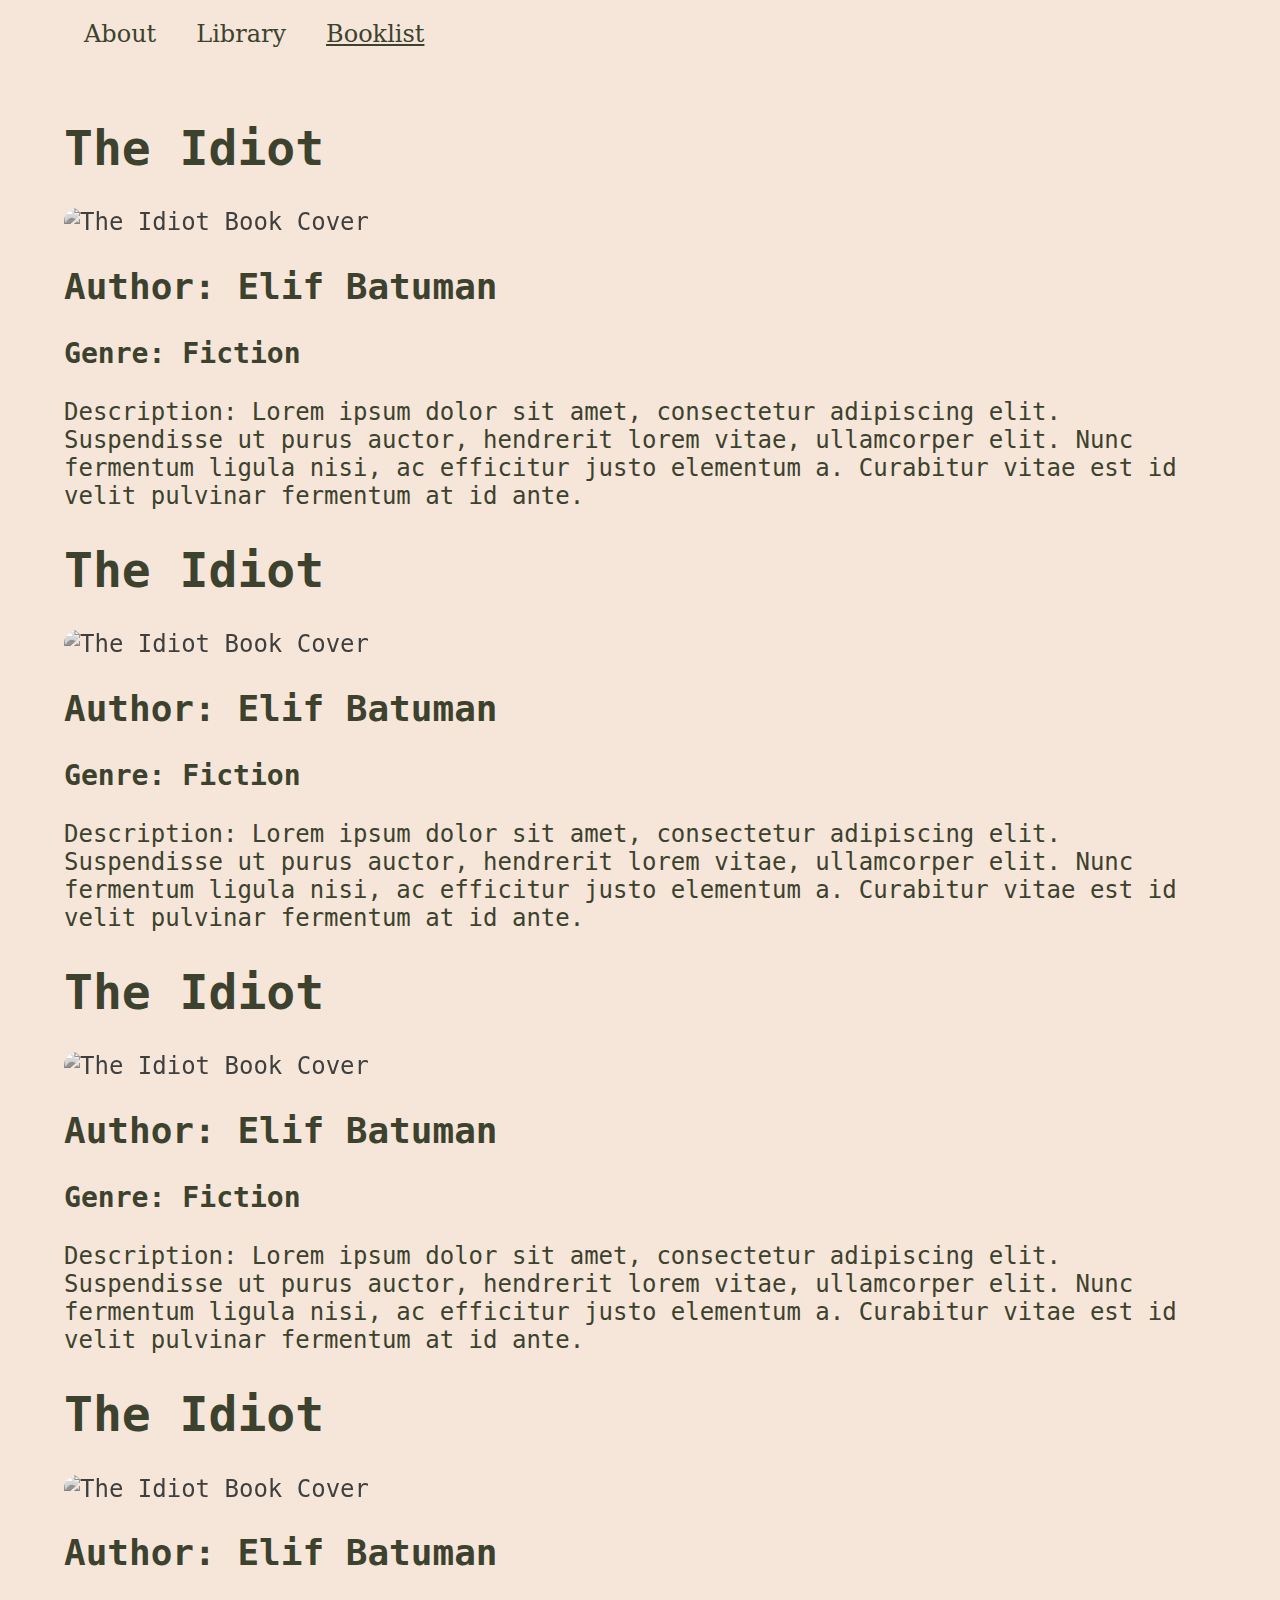
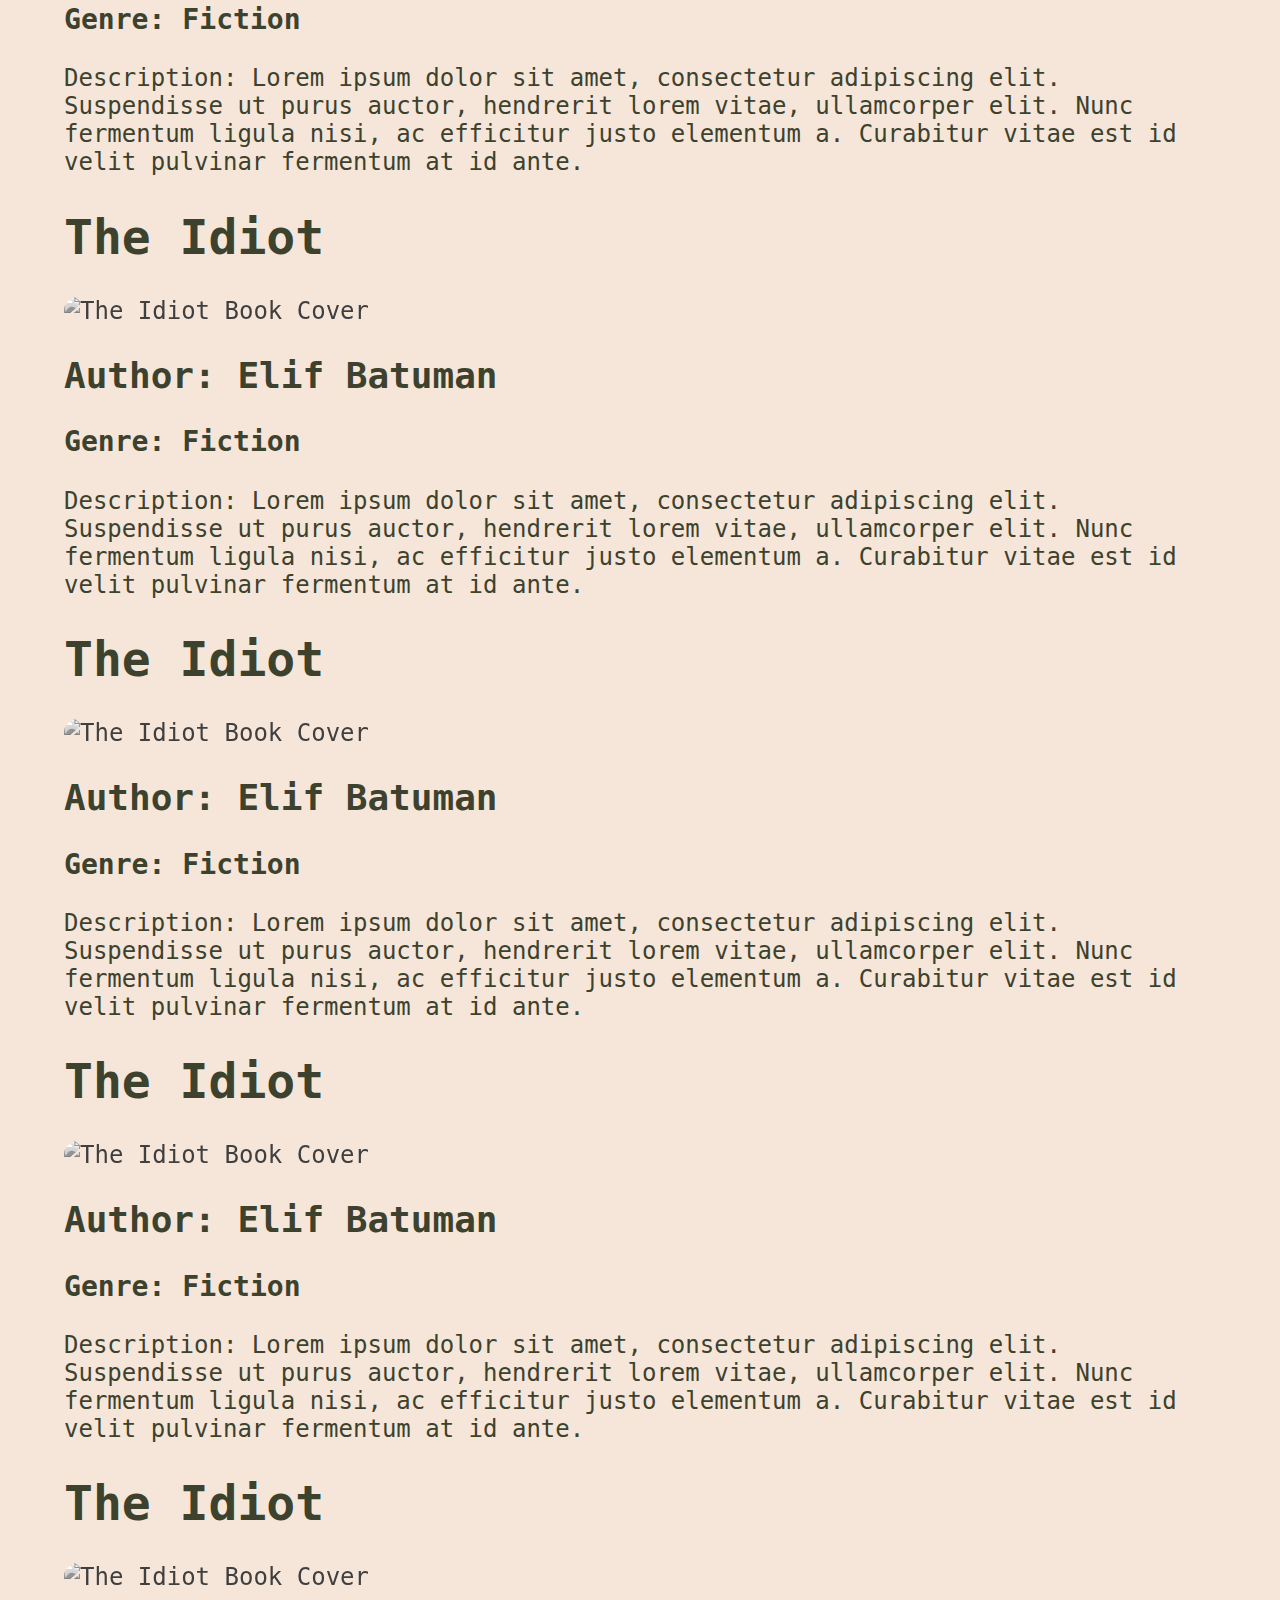
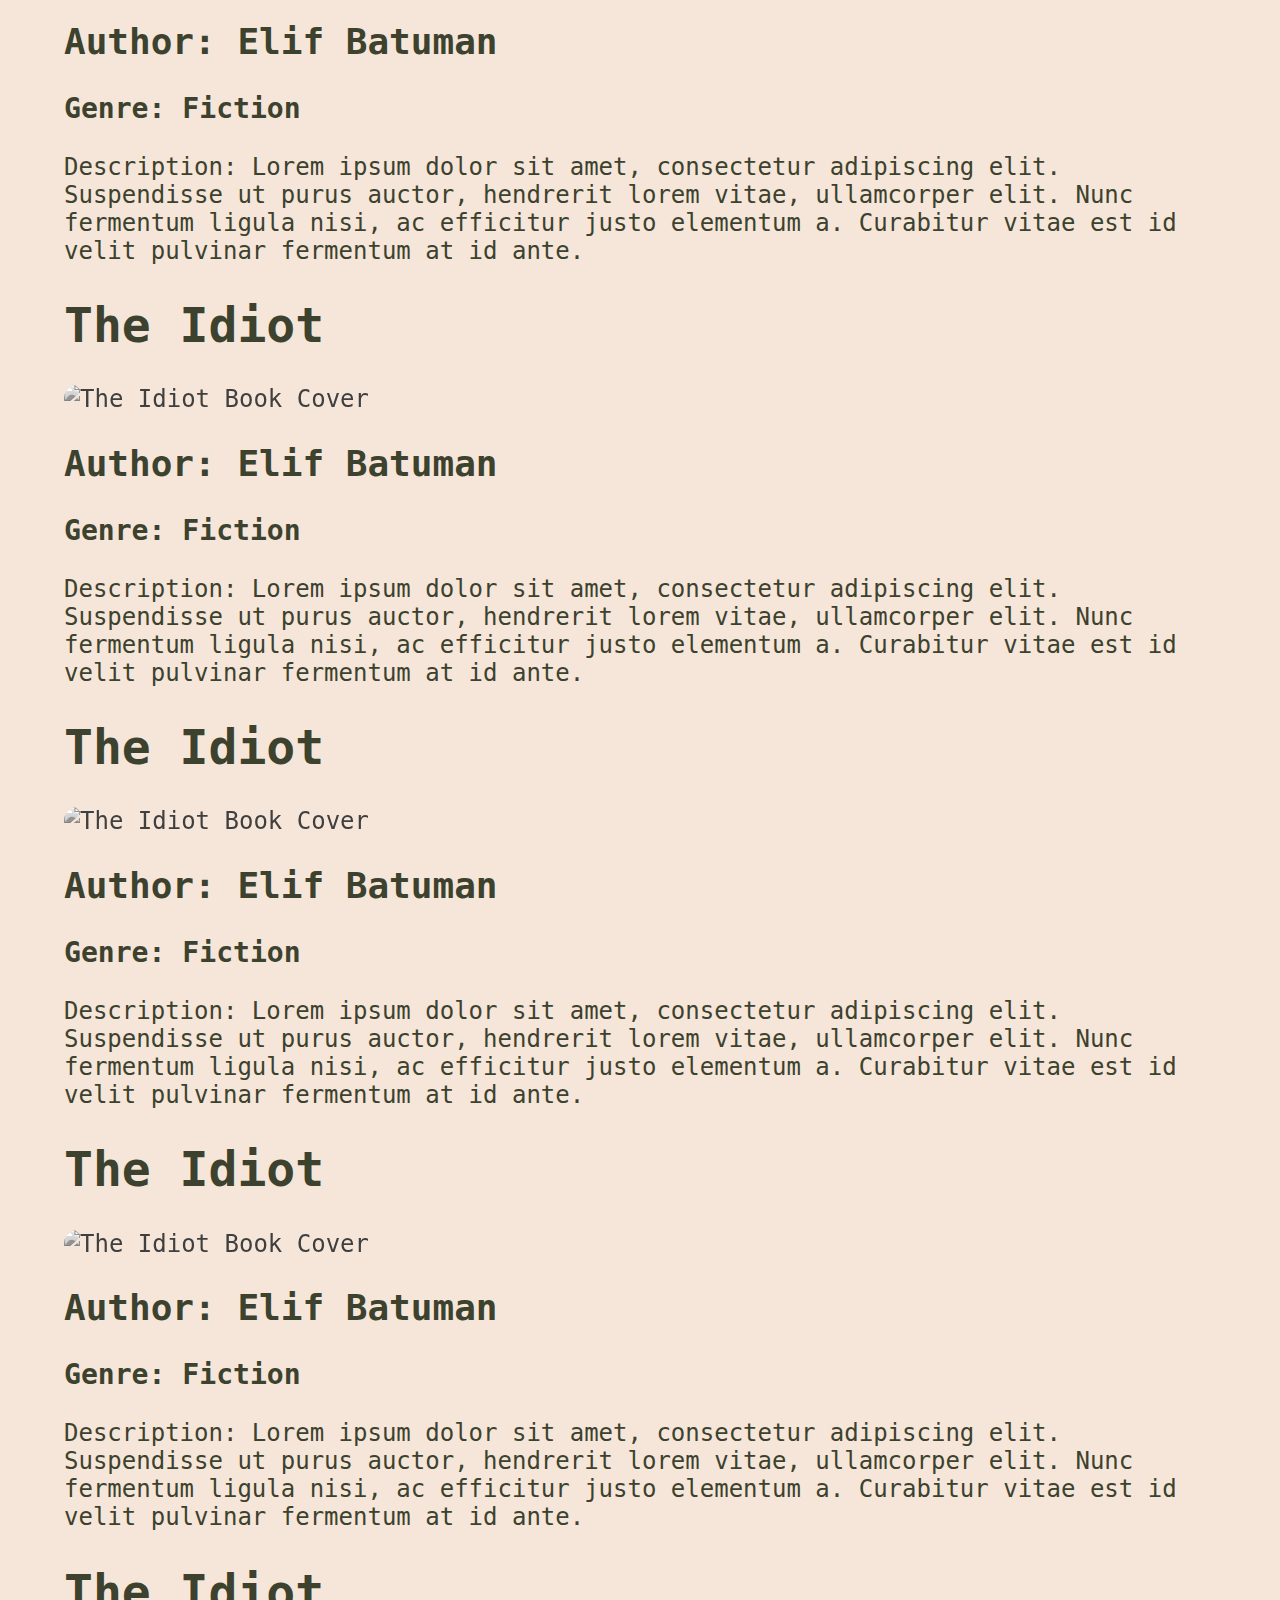
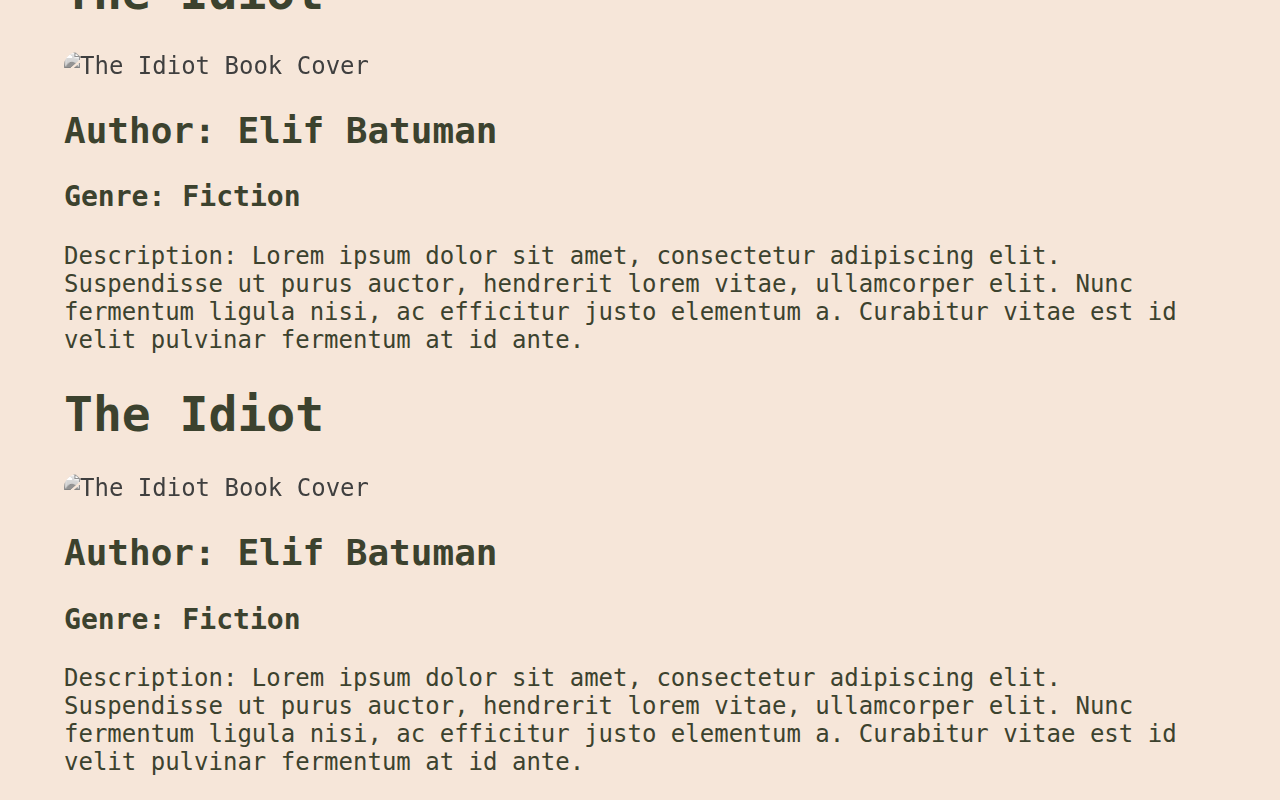
==== booklist.html @ 04d3cb83 "Add files via upload" ====
<!DOCTYPE html>
<html lang="en">
<head>
    <meta charset="UTF-8">
    <meta http-equiv="X-UA-Compatible" content="IE=edge">
    <meta name="viewport" content="width=device-width, initial-scale=1.0">
    <link rel="stylesheet" href="style.css">
    <link rel="icon" href="images/book-icon.webp">
    <title>Home</title>
</head>
<body>
    <header>
        <nav>
            <div class="skip"><a href="#main"> Skip to Main Content</a></div>
            <ul class="nav_menu">
                <li class="nav_page"><a href="index.html">About</a></li>
                <li class="nav_page"><a href="library.html">Library</a></li>
                <li class="nav_page"><a href="booklist.html" id="current">Booklist</a></li>
            </ul>
        </nav>
    </header>
    <main id="main">
        <div id="wish1">
            <h1>The Idiot</h1>
            <img src="path_to_image" alt="The Idiot Book Cover">
            <h2>Author: Elif Batuman</h2>
            <h3>Genre: Fiction</h3>
            <p>Description: Lorem ipsum dolor sit amet, consectetur adipiscing elit. Suspendisse ut purus auctor, hendrerit lorem vitae, ullamcorper elit. Nunc fermentum ligula nisi, ac efficitur justo elementum a. Curabitur vitae est id velit pulvinar fermentum at id ante.</p>
        </div>
        <div id="wish2">
            <h1>The Idiot</h1>
            <img src="path_to_image" alt="The Idiot Book Cover">
            <h2>Author: Elif Batuman</h2>
            <h3>Genre: Fiction</h3>
            <p>Description: Lorem ipsum dolor sit amet, consectetur adipiscing elit. Suspendisse ut purus auctor, hendrerit lorem vitae, ullamcorper elit. Nunc fermentum ligula nisi, ac efficitur justo elementum a. Curabitur vitae est id velit pulvinar fermentum at id ante.</p>
        </div>
        <div id="wish3">
            <h1>The Idiot</h1>
            <img src="path_to_image" alt="The Idiot Book Cover">
            <h2>Author: Elif Batuman</h2>
            <h3>Genre: Fiction</h3>
            <p>Description: Lorem ipsum dolor sit amet, consectetur adipiscing elit. Suspendisse ut purus auctor, hendrerit lorem vitae, ullamcorper elit. Nunc fermentum ligula nisi, ac efficitur justo elementum a. Curabitur vitae est id velit pulvinar fermentum at id ante.</p>
        </div>
        <div id="wish4">
            <h1>The Idiot</h1>
            <img src="path_to_image" alt="The Idiot Book Cover">
            <h2>Author: Elif Batuman</h2>
            <h3>Genre: Fiction</h3>
            <p>Description: Lorem ipsum dolor sit amet, consectetur adipiscing elit. Suspendisse ut purus auctor, hendrerit lorem vitae, ullamcorper elit. Nunc fermentum ligula nisi, ac efficitur justo elementum a. Curabitur vitae est id velit pulvinar fermentum at id ante.</p>
        </div>
        <div id="wish5">
            <h1>The Idiot</h1>
            <img src="path_to_image" alt="The Idiot Book Cover">
            <h2>Author: Elif Batuman</h2>
            <h3>Genre: Fiction</h3>
            <p>Description: Lorem ipsum dolor sit amet, consectetur adipiscing elit. Suspendisse ut purus auctor, hendrerit lorem vitae, ullamcorper elit. Nunc fermentum ligula nisi, ac efficitur justo elementum a. Curabitur vitae est id velit pulvinar fermentum at id ante.</p>
        </div>
        <div id="wish6">
            <h1>The Idiot</h1>
            <img src="path_to_image" alt="The Idiot Book Cover">
            <h2>Author: Elif Batuman</h2>
            <h3>Genre: Fiction</h3>
            <p>Description: Lorem ipsum dolor sit amet, consectetur adipiscing elit. Suspendisse ut purus auctor, hendrerit lorem vitae, ullamcorper elit. Nunc fermentum ligula nisi, ac efficitur justo elementum a. Curabitur vitae est id velit pulvinar fermentum at id ante.</p>
        </div>
        <div id="wish7">
            <h1>The Idiot</h1>
            <img src="path_to_image" alt="The Idiot Book Cover">
            <h2>Author: Elif Batuman</h2>
            <h3>Genre: Fiction</h3>
            <p>Description: Lorem ipsum dolor sit amet, consectetur adipiscing elit. Suspendisse ut purus auctor, hendrerit lorem vitae, ullamcorper elit. Nunc fermentum ligula nisi, ac efficitur justo elementum a. Curabitur vitae est id velit pulvinar fermentum at id ante.</p>
        </div>
        <div id="wish8">
            <h1>The Idiot</h1>
            <img src="path_to_image" alt="The Idiot Book Cover">
            <h2>Author: Elif Batuman</h2>
            <h3>Genre: Fiction</h3>
            <p>Description: Lorem ipsum dolor sit amet, consectetur adipiscing elit. Suspendisse ut purus auctor, hendrerit lorem vitae, ullamcorper elit. Nunc fermentum ligula nisi, ac efficitur justo elementum a. Curabitur vitae est id velit pulvinar fermentum at id ante.</p>
        </div>
        <div id="wish9">
            <h1>The Idiot</h1>
            <img src="path_to_image" alt="The Idiot Book Cover">
            <h2>Author: Elif Batuman</h2>
            <h3>Genre: Fiction</h3>
            <p>Description: Lorem ipsum dolor sit amet, consectetur adipiscing elit. Suspendisse ut purus auctor, hendrerit lorem vitae, ullamcorper elit. Nunc fermentum ligula nisi, ac efficitur justo elementum a. Curabitur vitae est id velit pulvinar fermentum at id ante.</p>
        </div>
        <div id="wish10">
            <h1>The Idiot</h1>
            <img src="path_to_image" alt="The Idiot Book Cover">
            <h2>Author: Elif Batuman</h2>
            <h3>Genre: Fiction</h3>
            <p>Description: Lorem ipsum dolor sit amet, consectetur adipiscing elit. Suspendisse ut purus auctor, hendrerit lorem vitae, ullamcorper elit. Nunc fermentum ligula nisi, ac efficitur justo elementum a. Curabitur vitae est id velit pulvinar fermentum at id ante.</p>
        </div>
        <div id="wish11">
            <h1>The Idiot</h1>
            <img src="path_to_image" alt="The Idiot Book Cover">
            <h2>Author: Elif Batuman</h2>
            <h3>Genre: Fiction</h3>
            <p>Description: Lorem ipsum dolor sit amet, consectetur adipiscing elit. Suspendisse ut purus auctor, hendrerit lorem vitae, ullamcorper elit. Nunc fermentum ligula nisi, ac efficitur justo elementum a. Curabitur vitae est id velit pulvinar fermentum at id ante.</p>
        </div>
        <div id="wish12">
            <h1>The Idiot</h1>
            <img src="path_to_image" alt="The Idiot Book Cover">
            <h2>Author: Elif Batuman</h2>
            <h3>Genre: Fiction</h3>
            <p>Description: Lorem ipsum dolor sit amet, consectetur adipiscing elit. Suspendisse ut purus auctor, hendrerit lorem vitae, ullamcorper elit. Nunc fermentum ligula nisi, ac efficitur justo elementum a. Curabitur vitae est id velit pulvinar fermentum at id ante.</p>
        </div>
        <div id="wish13">
            <h1>The Idiot</h1>
            <img src="path_to_image" alt="The Idiot Book Cover">
            <h2>Author: Elif Batuman</h2>
            <h3>Genre: Fiction</h3>
            <p>Description: Lorem ipsum dolor sit amet, consectetur adipiscing elit. Suspendisse ut purus auctor, hendrerit lorem vitae, ullamcorper elit. Nunc fermentum ligula nisi, ac efficitur justo elementum a. Curabitur vitae est id velit pulvinar fermentum at id ante.</p>
        </div>
    </main>
</body>
</html>
---- style.css ----
body {
    text-align: left; 
    margin-left: 5%;
    margin-right: 5%;
    background-color: #F6E6D9;
    color: #3C422E;
    font-family:'GT Alpina Typewriter','monospace';
    font-size: 1.5em;
}
a, a:visited {
    text-decoration: none;
    color: #3C422E;
}
.nav_menu {
    background:#F6E6D9;
    position: fixed;
    top: 0;
    /* left: 0; */
    display: flex;
    flex-direction: row;
    text-align: left;
    list-style-type: none;
    padding: 20px;
    box-sizing: border-box;
    background-attachment: fixed;
    background-position: center;
    background-repeat: no-repeat;
    background-size: cover;
    width: 100%;
    z-index: 999;
    margin-top: 0;
}
.nav_menu li {
    font-family: 'ITC Garamond Condensed','serif';
    margin-right: 40px;
}
main {
    margin-top: 120px;
}
.skip a{
    background: #ffffff;
    left: 0;
    padding: 6px;
    position: absolute; 
    top: -50px;
    left: 10px;
}
.skip a:focus {
    top: 20px;
}
*:focus {
    border: solid 2px #ffffff;
}
#current {
    text-decoration: underline;
}
img {
    width: 25%;
    border-radius: 15px;
    filter: grayscale(100%);
    transition: transform 0.3s ease;
}
img:hover {
    filter: grayscale(0%);
}
.book-left {
    display: flex;
    align-items:flex-start;
}
.book-left .info {
    display: flex;
    flex-direction: column;
    justify-content: flex-start;
}
.book-left img {
    margin-right: 50px;
}
.book-right {
    display: flex;
    align-items: flex-start;
    flex-direction: row-reverse;
}
.book-right .info {
    display: flex;
    flex-direction: column;
    justify-content: flex-start;
}
.book-right img {
    margin-left: 50px;
}
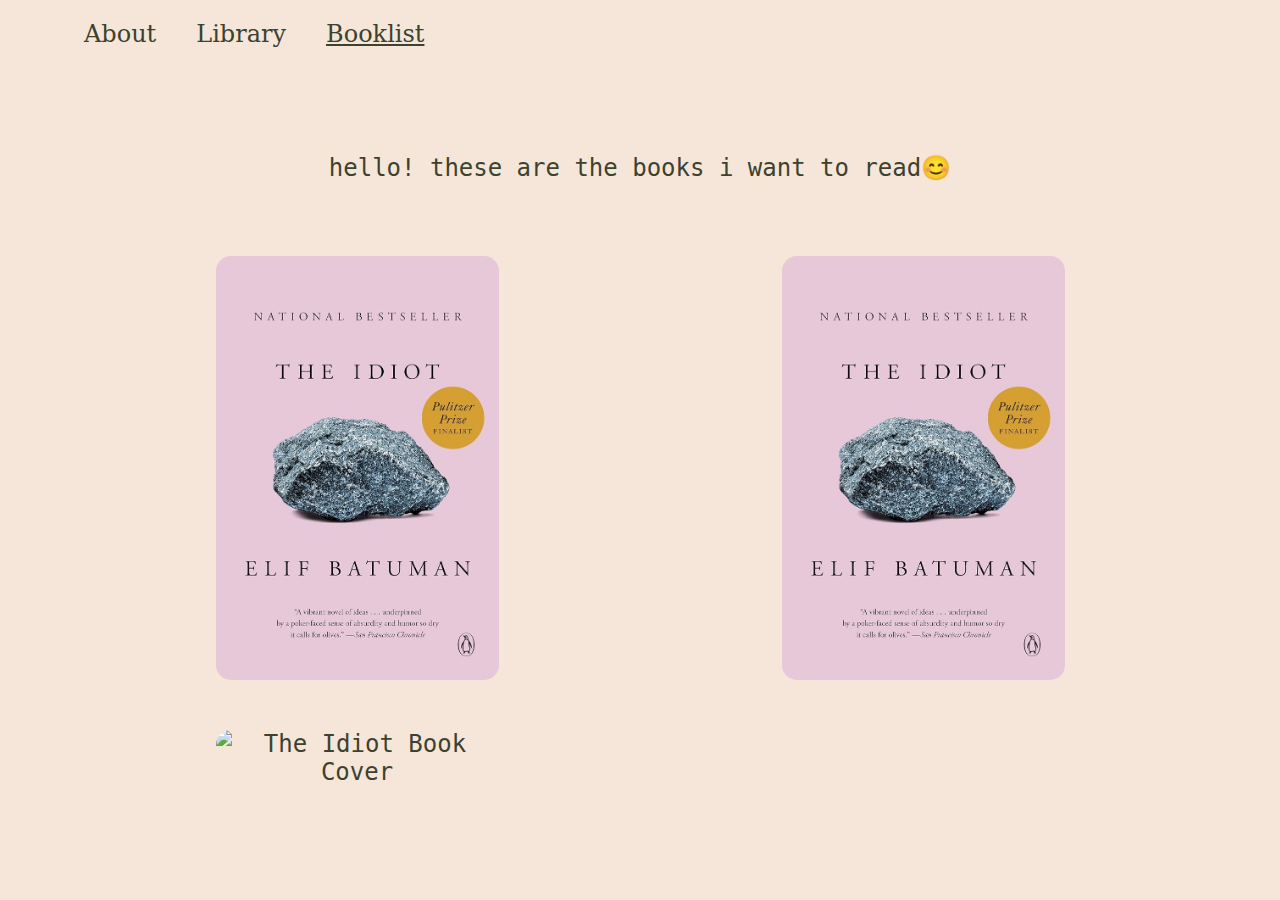
==== commit 35a7a849: "Add files via upload" ====
--- a/booklist.html
+++ b/booklist.html
@@ -6,7 +6,7 @@
     <meta name="viewport" content="width=device-width, initial-scale=1.0">
     <link rel="stylesheet" href="style.css">
     <link rel="icon" href="images/book-icon.webp">
-    <title>Home</title>
+    <title>Book Wishlist</title>
 </head>
 <body>
     <header>
@@ -19,98 +19,36 @@
             </ul>
         </nav>
     </header>
-    <main id="main">
-        <div id="wish1">
-            <h1>The Idiot</h1>
+    <main id="main" class="booklist">
+        <p id="booklist-intro">hello! these are the books i want to read😊</p>
+        <div id="wish1" class="book-wish">
+            <img src="images/book1.jpg" alt="The Idiot Book Cover">
+            <div class="description">
+                <h1>The Idiot</h1>
+                <h2>Author: Elif Batuman</h2>
+                <h3>Genre: Fiction</h3>
+                <p>Description: Lorem ipsum dolor sit amet, consectetur adipiscing elit. Suspendisse ut purus auctor, hendrerit lorem vitae, ullamcorper elit. Nunc fermentum ligula nisi, ac efficitur justo elementum a. Curabitur vitae est id velit pulvinar fermentum at id ante.</p>
+            </div>
+        </div>
+        <div id="wish2" class="book-wish">
+            <img src="images/book1.jpg" alt="The Idiot Book Cover">
+            <div class="description">
+                <h1>The Idiot</h1>
+                <h2>Author: Elif Batuman</h2>
+                <h3>Genre: Fiction</h3>
+                <p>Description: Lorem ipsum dolor sit amet, consectetur adipiscing elit. Suspendisse ut purus auctor, hendrerit lorem vitae, ullamcorper elit. Nunc fermentum ligula nisi, ac efficitur justo elementum a. Curabitur vitae est id velit pulvinar fermentum at id ante.</p>
+            </div>
+        </div>
+        <div id="wish3" class="book-wish">
             <img src="path_to_image" alt="The Idiot Book Cover">
-            <h2>Author: Elif Batuman</h2>
-            <h3>Genre: Fiction</h3>
-            <p>Description: Lorem ipsum dolor sit amet, consectetur adipiscing elit. Suspendisse ut purus auctor, hendrerit lorem vitae, ullamcorper elit. Nunc fermentum ligula nisi, ac efficitur justo elementum a. Curabitur vitae est id velit pulvinar fermentum at id ante.</p>
-        </div>
-        <div id="wish2">
-            <h1>The Idiot</h1>
-            <img src="path_to_image" alt="The Idiot Book Cover">
-            <h2>Author: Elif Batuman</h2>
-            <h3>Genre: Fiction</h3>
-            <p>Description: Lorem ipsum dolor sit amet, consectetur adipiscing elit. Suspendisse ut purus auctor, hendrerit lorem vitae, ullamcorper elit. Nunc fermentum ligula nisi, ac efficitur justo elementum a. Curabitur vitae est id velit pulvinar fermentum at id ante.</p>
-        </div>
-        <div id="wish3">
-            <h1>The Idiot</h1>
-            <img src="path_to_image" alt="The Idiot Book Cover">
-            <h2>Author: Elif Batuman</h2>
-            <h3>Genre: Fiction</h3>
-            <p>Description: Lorem ipsum dolor sit amet, consectetur adipiscing elit. Suspendisse ut purus auctor, hendrerit lorem vitae, ullamcorper elit. Nunc fermentum ligula nisi, ac efficitur justo elementum a. Curabitur vitae est id velit pulvinar fermentum at id ante.</p>
-        </div>
-        <div id="wish4">
-            <h1>The Idiot</h1>
-            <img src="path_to_image" alt="The Idiot Book Cover">
-            <h2>Author: Elif Batuman</h2>
-            <h3>Genre: Fiction</h3>
-            <p>Description: Lorem ipsum dolor sit amet, consectetur adipiscing elit. Suspendisse ut purus auctor, hendrerit lorem vitae, ullamcorper elit. Nunc fermentum ligula nisi, ac efficitur justo elementum a. Curabitur vitae est id velit pulvinar fermentum at id ante.</p>
-        </div>
-        <div id="wish5">
-            <h1>The Idiot</h1>
-            <img src="path_to_image" alt="The Idiot Book Cover">
-            <h2>Author: Elif Batuman</h2>
-            <h3>Genre: Fiction</h3>
-            <p>Description: Lorem ipsum dolor sit amet, consectetur adipiscing elit. Suspendisse ut purus auctor, hendrerit lorem vitae, ullamcorper elit. Nunc fermentum ligula nisi, ac efficitur justo elementum a. Curabitur vitae est id velit pulvinar fermentum at id ante.</p>
-        </div>
-        <div id="wish6">
-            <h1>The Idiot</h1>
-            <img src="path_to_image" alt="The Idiot Book Cover">
-            <h2>Author: Elif Batuman</h2>
-            <h3>Genre: Fiction</h3>
-            <p>Description: Lorem ipsum dolor sit amet, consectetur adipiscing elit. Suspendisse ut purus auctor, hendrerit lorem vitae, ullamcorper elit. Nunc fermentum ligula nisi, ac efficitur justo elementum a. Curabitur vitae est id velit pulvinar fermentum at id ante.</p>
-        </div>
-        <div id="wish7">
-            <h1>The Idiot</h1>
-            <img src="path_to_image" alt="The Idiot Book Cover">
-            <h2>Author: Elif Batuman</h2>
-            <h3>Genre: Fiction</h3>
-            <p>Description: Lorem ipsum dolor sit amet, consectetur adipiscing elit. Suspendisse ut purus auctor, hendrerit lorem vitae, ullamcorper elit. Nunc fermentum ligula nisi, ac efficitur justo elementum a. Curabitur vitae est id velit pulvinar fermentum at id ante.</p>
-        </div>
-        <div id="wish8">
-            <h1>The Idiot</h1>
-            <img src="path_to_image" alt="The Idiot Book Cover">
-            <h2>Author: Elif Batuman</h2>
-            <h3>Genre: Fiction</h3>
-            <p>Description: Lorem ipsum dolor sit amet, consectetur adipiscing elit. Suspendisse ut purus auctor, hendrerit lorem vitae, ullamcorper elit. Nunc fermentum ligula nisi, ac efficitur justo elementum a. Curabitur vitae est id velit pulvinar fermentum at id ante.</p>
-        </div>
-        <div id="wish9">
-            <h1>The Idiot</h1>
-            <img src="path_to_image" alt="The Idiot Book Cover">
-            <h2>Author: Elif Batuman</h2>
-            <h3>Genre: Fiction</h3>
-            <p>Description: Lorem ipsum dolor sit amet, consectetur adipiscing elit. Suspendisse ut purus auctor, hendrerit lorem vitae, ullamcorper elit. Nunc fermentum ligula nisi, ac efficitur justo elementum a. Curabitur vitae est id velit pulvinar fermentum at id ante.</p>
-        </div>
-        <div id="wish10">
-            <h1>The Idiot</h1>
-            <img src="path_to_image" alt="The Idiot Book Cover">
-            <h2>Author: Elif Batuman</h2>
-            <h3>Genre: Fiction</h3>
-            <p>Description: Lorem ipsum dolor sit amet, consectetur adipiscing elit. Suspendisse ut purus auctor, hendrerit lorem vitae, ullamcorper elit. Nunc fermentum ligula nisi, ac efficitur justo elementum a. Curabitur vitae est id velit pulvinar fermentum at id ante.</p>
-        </div>
-        <div id="wish11">
-            <h1>The Idiot</h1>
-            <img src="path_to_image" alt="The Idiot Book Cover">
-            <h2>Author: Elif Batuman</h2>
-            <h3>Genre: Fiction</h3>
-            <p>Description: Lorem ipsum dolor sit amet, consectetur adipiscing elit. Suspendisse ut purus auctor, hendrerit lorem vitae, ullamcorper elit. Nunc fermentum ligula nisi, ac efficitur justo elementum a. Curabitur vitae est id velit pulvinar fermentum at id ante.</p>
-        </div>
-        <div id="wish12">
-            <h1>The Idiot</h1>
-            <img src="path_to_image" alt="The Idiot Book Cover">
-            <h2>Author: Elif Batuman</h2>
-            <h3>Genre: Fiction</h3>
-            <p>Description: Lorem ipsum dolor sit amet, consectetur adipiscing elit. Suspendisse ut purus auctor, hendrerit lorem vitae, ullamcorper elit. Nunc fermentum ligula nisi, ac efficitur justo elementum a. Curabitur vitae est id velit pulvinar fermentum at id ante.</p>
-        </div>
-        <div id="wish13">
-            <h1>The Idiot</h1>
-            <img src="path_to_image" alt="The Idiot Book Cover">
-            <h2>Author: Elif Batuman</h2>
-            <h3>Genre: Fiction</h3>
-            <p>Description: Lorem ipsum dolor sit amet, consectetur adipiscing elit. Suspendisse ut purus auctor, hendrerit lorem vitae, ullamcorper elit. Nunc fermentum ligula nisi, ac efficitur justo elementum a. Curabitur vitae est id velit pulvinar fermentum at id ante.</p>
+            <div class="description">
+                <h1>The Idiot</h1>
+                <h2>Author: Elif Batuman</h2>
+                <h3>Genre: Fiction</h3>
+                <p>Description: Lorem ipsum dolor sit amet, consectetur adipiscing elit. Suspendisse ut purus auctor, hendrerit lorem vitae, ullamcorper elit. Nunc fermentum ligula nisi, ac efficitur justo elementum a. Curabitur vitae est id velit pulvinar fermentum at id ante.</p>
+            </div>
         </div>
     </main>
+    <script src="JS/listener.js"></script>
 </body>
 </html>--- a/style.css
+++ b/style.css
@@ -1,5 +1,5 @@
 body {
-    text-align: left; 
+    text-align: left;
     margin-left: 5%;
     margin-right: 5%;
     background-color: #F6E6D9;
@@ -46,7 +46,7 @@
     left: 10px;
 }
 .skip a:focus {
-    top: 20px;
+    top: 70px;
 }
 *:focus {
     border: solid 2px #ffffff;
@@ -54,14 +54,18 @@
 #current {
     text-decoration: underline;
 }
-img {
+/* styling the library page */
+.library img {
     width: 25%;
     border-radius: 15px;
     filter: grayscale(100%);
     transition: transform 0.3s ease;
+    margin-top: 15px;
 }
-img:hover {
+.library img:hover {
     filter: grayscale(0%);
+    transform: scale(1.1);
+    transition: transform 0.3s ease-in-out;
 }
 .book-left {
     display: flex;
@@ -88,3 +92,64 @@
 .book-right img {
     margin-left: 50px;
 }
+/* styling the booklist page */
+#booklist-intro {
+    grid-column: 1 / -1;
+    width: 100%;
+    text-align: center;
+}
+.booklist {
+    display:grid;
+    grid-template-columns: 50% 50%;
+    padding: 10px;
+    text-align: center;
+}
+
+.description {
+    display: none;
+    margin-top: 10px;
+    text-align: center;
+}
+.book-wish {
+    display: flex;
+    flex-direction: column;
+    align-items: center;
+    justify-content: center;
+}
+
+.book-wish img {
+    width: 50%;
+    border-radius: 15px;
+    align-self: center;
+    margin-top: 50px;
+}
+.book-wish img:hover {
+    box-shadow: 0 0 10px rgba(0, 0, 0, 0.3), 0 0 20px rgba(0, 0, 0, 0.2), 0 0 30px rgba(0, 0, 0, 0.1);
+  }
+
+.show {
+    display: block;
+}
+/* styling the about page */
+.about img{
+    border-radius: 200%;
+    width:30%
+}
+.about {
+    display: flex;
+    flex-direction: row;
+    align-items: center;
+}
+.about div:nth-child(2) {
+    padding-left: 30px;
+  }
+
+/* footer */
+.footer {
+    position: fixed;
+    left: 50%;
+    transform: translateX(-50%);
+    bottom: 0;
+  }
+  
+
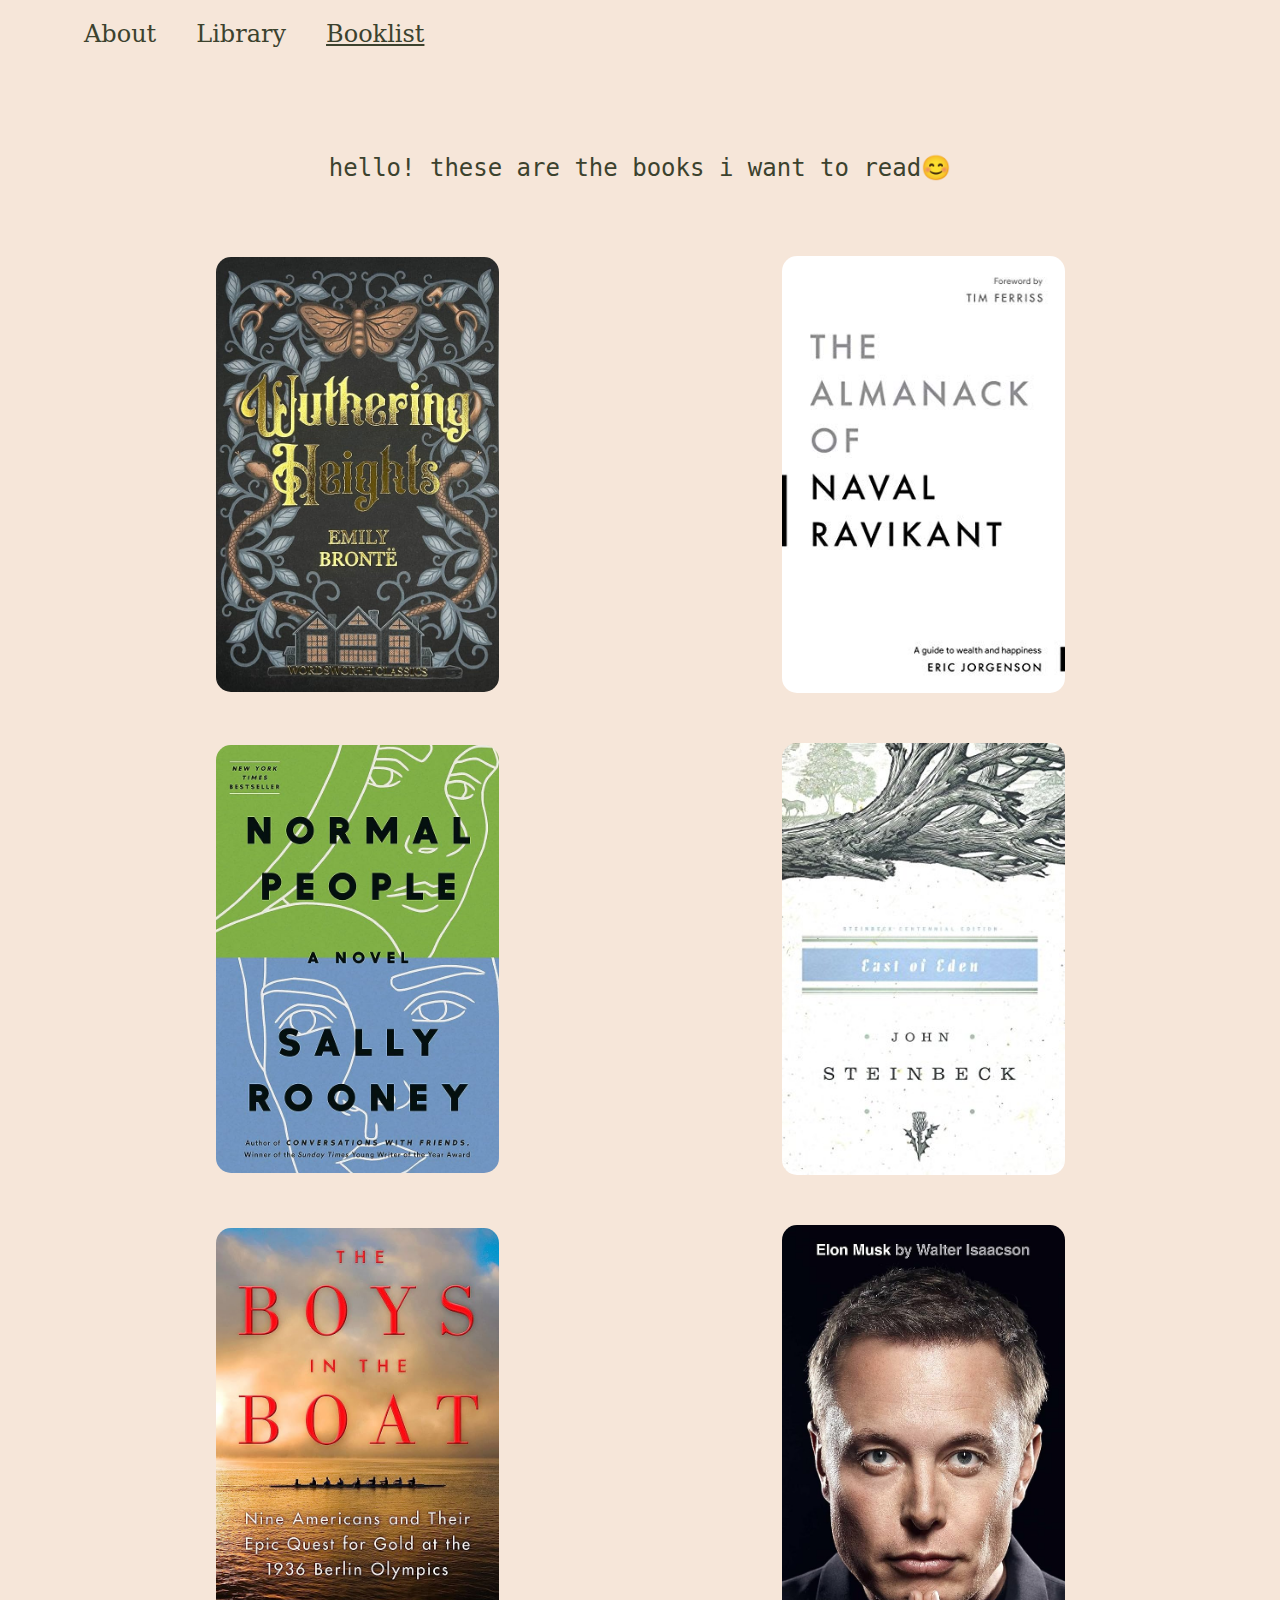
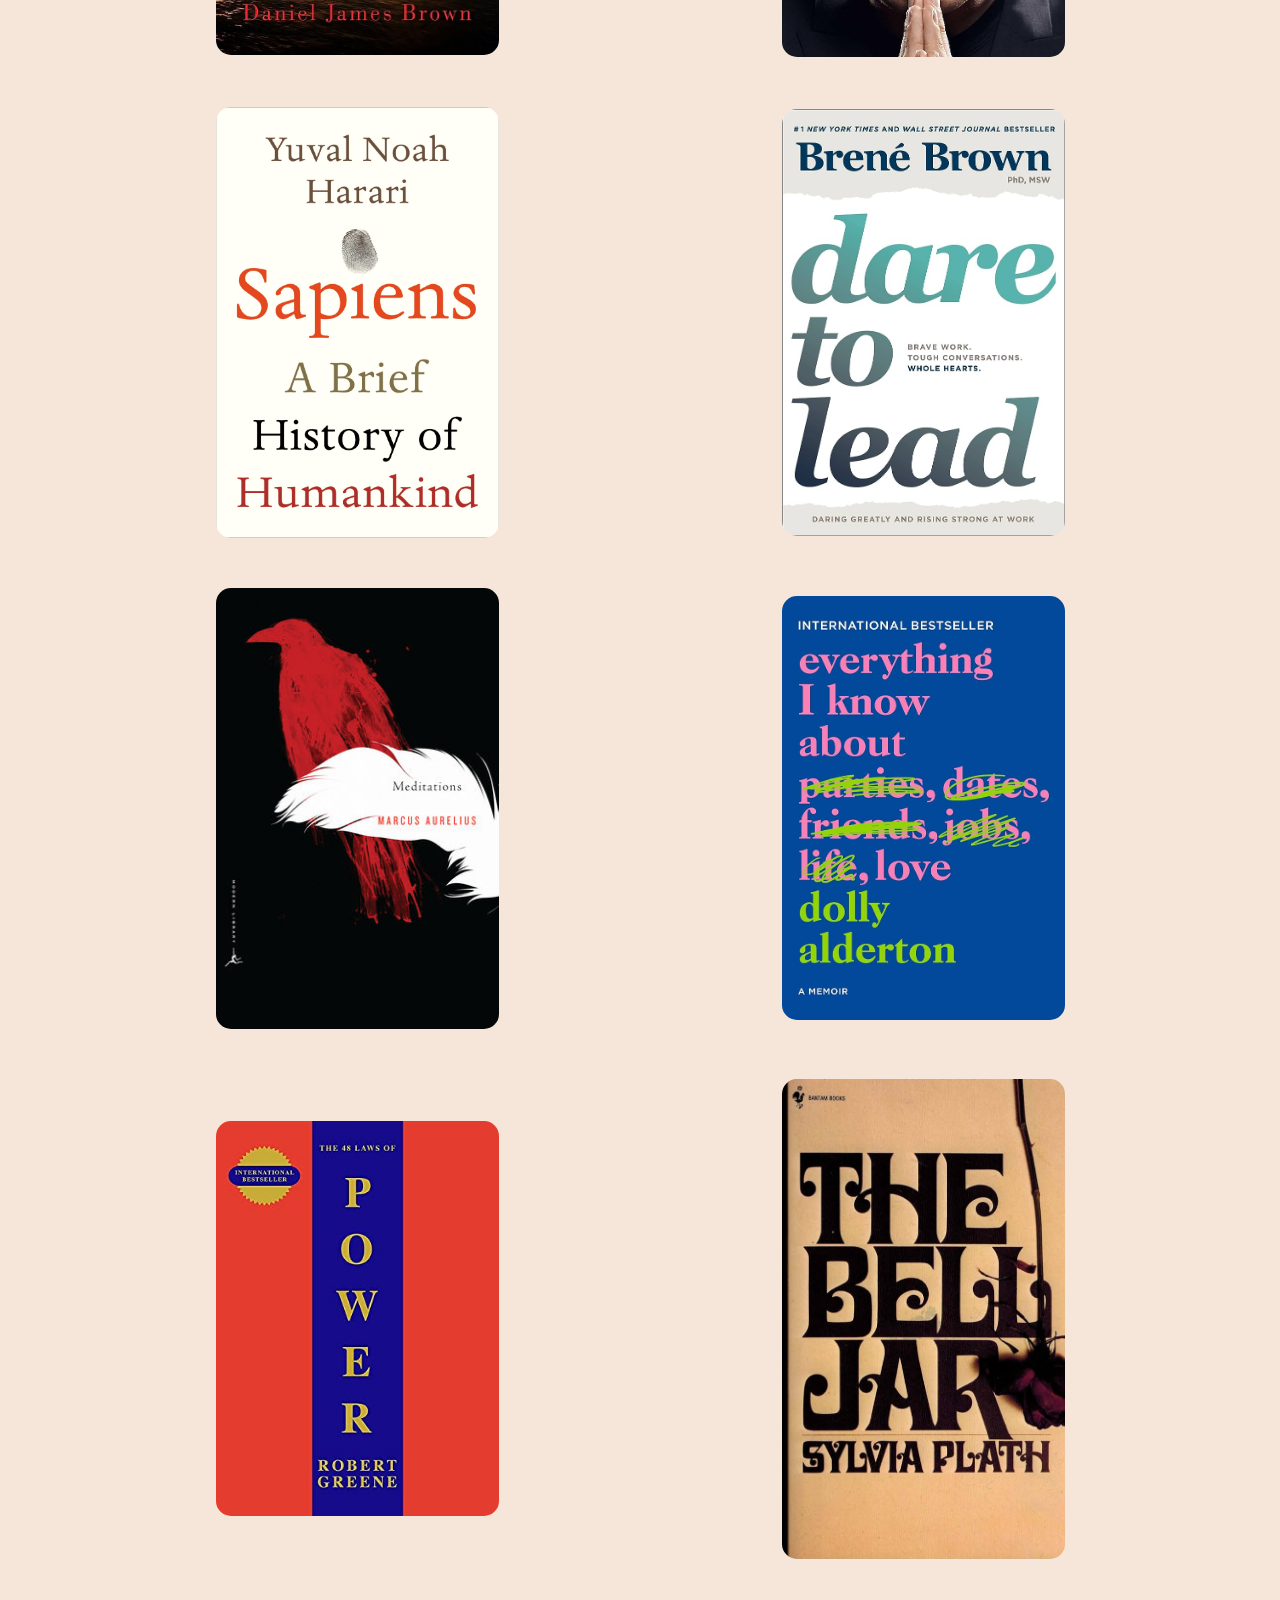
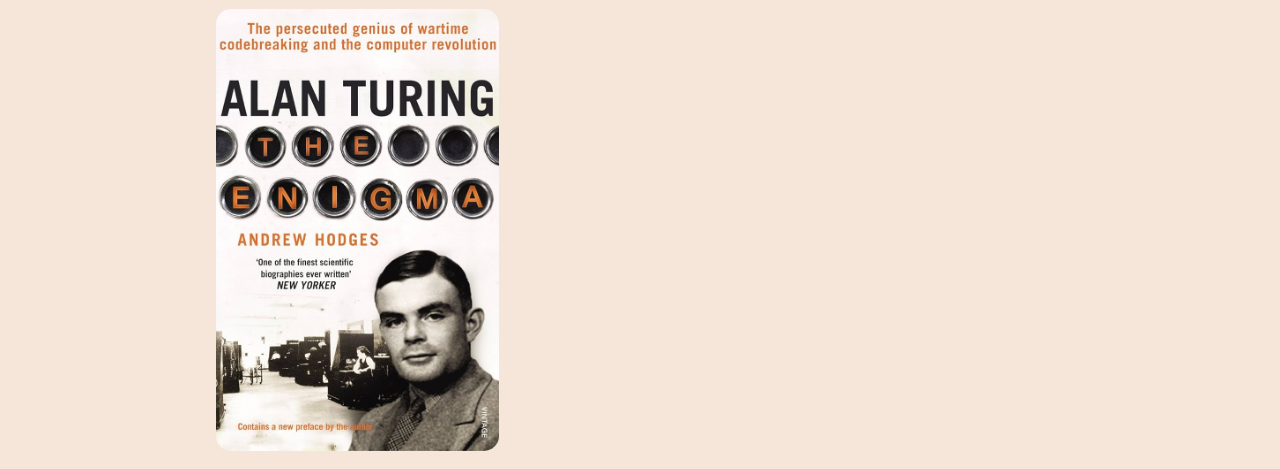
==== commit c6b10447: "Add files via upload" ====
--- a/booklist.html
+++ b/booklist.html
@@ -22,30 +22,120 @@
     <main id="main" class="booklist">
         <p id="booklist-intro">hello! these are the books i want to read😊</p>
         <div id="wish1" class="book-wish">
-            <img src="images/book1.jpg" alt="The Idiot Book Cover">
+            <img src="images/wuthering.jpg" alt="Wuthering Heights Book Cover">
             <div class="description">
-                <h1>The Idiot</h1>
-                <h2>Author: Elif Batuman</h2>
+                <h1>Wuthering Heights</h1>
+                <h2>Author: Emily Brontë</h2>
                 <h3>Genre: Fiction</h3>
-                <p>Description: Lorem ipsum dolor sit amet, consectetur adipiscing elit. Suspendisse ut purus auctor, hendrerit lorem vitae, ullamcorper elit. Nunc fermentum ligula nisi, ac efficitur justo elementum a. Curabitur vitae est id velit pulvinar fermentum at id ante.</p>
+                <p>Description: The Victorian novelist Emily Bronte's Wuthering Heights follows a passion and love between Heathcliff and Catherine that turns destructive. With its setting in the windswept Yorkshire Moors, the story begins in 1801 told through the character of Lockwood, and moves to the 1770s in flashbacks.</p>
             </div>
         </div>
         <div id="wish2" class="book-wish">
-            <img src="images/book1.jpg" alt="The Idiot Book Cover">
+            <img src="images/naval.jpeg" alt="The Almanack Of Naval Ravikant Book Cover">
             <div class="description">
-                <h1>The Idiot</h1>
-                <h2>Author: Elif Batuman</h2>
-                <h3>Genre: Fiction</h3>
-                <p>Description: Lorem ipsum dolor sit amet, consectetur adipiscing elit. Suspendisse ut purus auctor, hendrerit lorem vitae, ullamcorper elit. Nunc fermentum ligula nisi, ac efficitur justo elementum a. Curabitur vitae est id velit pulvinar fermentum at id ante.</p>
+                <h1>The Almanack Of Naval Ravikant</h1>
+                <h2>Author: Eric Jorgenson</h2>
+                <h3>Genre: Self-help</h3>
+                <p>Description: The Almanack of Naval Ravikant compiles the valuable lessons of Naval Ravikant, who teaches people how to build wealth and achieve long-term happiness by working on a few essential skills, all while discovering the secrets of living a good life.</p>
             </div>
         </div>
         <div id="wish3" class="book-wish">
-            <img src="path_to_image" alt="The Idiot Book Cover">
+            <img src="images/normal-people.jpg" alt="Normal People Book Cover">
             <div class="description">
-                <h1>The Idiot</h1>
-                <h2>Author: Elif Batuman</h2>
+                <h1>Normal People</h1>
+                <h2>Author: Sally Rooney</h2>
                 <h3>Genre: Fiction</h3>
-                <p>Description: Lorem ipsum dolor sit amet, consectetur adipiscing elit. Suspendisse ut purus auctor, hendrerit lorem vitae, ullamcorper elit. Nunc fermentum ligula nisi, ac efficitur justo elementum a. Curabitur vitae est id velit pulvinar fermentum at id ante.</p>
+                <p>Description: Normal People (2018) tells the story of Marianne and Connell, two people who grow close during the final days of secondary school. As they move on to college and careers, the two struggle to make sense of their relationship and their feelings for one another.</p>
+            </div>
+        </div>
+        <div id="wish4" class="book-wish">
+            <img src="images/eden.jpeg" alt="East of Eden Book Cover">
+            <div class="description">
+                <h1>East of Eden</h1>
+                <h2>Author: John Steinbeck</h2>
+                <h3>Genre: Fiction</h3>
+                <p>Description: Venomous rivalry between two generations of brothers parallels the biblical story of Cain and Abel; however, family and friendship help to prevent disaster by guiding the family to the realization that mankind may be flawed but redemption can be found.</p>
+            </div>
+        </div>
+        <div id="wish5" class="book-wish">
+            <img src="images/boys-boat.jpg" alt="The Boys in the Boat Book Cover">
+            <div class="description">
+                <h1>The Boys in the Boat</h1>
+                <h2>Author: Daniel James Brown</h2>
+                <h3>Genre: Biography</h3>
+                <p>Description: The Boys in the Boat is about the University of Washington eight-oared rowing crew that represented the United States in rowing at the 1936 Summer Olympics – Men's eight in Berlin, and narrowly beat out Italy and Germany to win the gold medal. The main character is Joe Rantz.</p>
+            </div>
+        </div>
+        <div id="wish6" class="book-wish">
+            <img src="images/elon.jpg" alt="Elon Musk Book Cover">
+            <div class="description">
+                <h1>Elon Musk</h1>
+                <h2>Author: Walter Isaacson</h2>
+                <h3>Genre: Biography</h3>
+                <p>Description: At various moments in “Elon Musk,” Walter Isaacson's new biography of the world's richest person, the author tries to make sense of the billionaire entrepreneur he has shadowed for two years — sitting in on meetings, getting a peek at emails and texts, engaging in “scores of interviews and late-night conversations.”</p>
+            </div>
+        </div>
+        <div id="wish7" class="book-wish">
+            <img src="images/sapiens.jpeg" alt="Sapiens: A Brief History of Humankind Book Cover">
+            <div class="description">
+                <h1>Sapiens: A Brief History of Humankind</h1>
+                <h2>Author: Yuval Noah Harari</h2>
+                <h3>Genre: Non-fiction</h3>
+                <p>Description: The book, focusing on Homo sapiens, surveys the history of humankind, starting from the Stone Age and going up to the twenty-first century. The account is situated within a framework that intersects the natural sciences with the social sciences.</p>
+            </div>
+        </div>
+        <div id="wish8" class="book-wish">
+            <img src="images/brene-brown.jpg" alt="Dare to Lead Book Cover">
+            <div class="description">
+                <h1>Dare to Lead</h1>
+                <h2>Author: Brene Brown</h2>
+                <h3>Genre: Self-help</h3>
+                <p>Description: Dare to Lead by Brené Brown is a leadership book that emphasizes the importance of vulnerability and empathy in the workplace. It presents research-backed strategies for cultivating trust, resilience, and collaboration in teams, and encourages readers to embrace their humanity as leaders.</p>
+            </div>
+        </div>
+        <div id="wish9" class="book-wish">
+            <img src="images/meditations.jpeg" alt="Meditations Book Cover">
+            <div class="description">
+                <h1>Meditations</h1>
+                <h2>Author: Marcus Aurelius</h2>
+                <h3>Genre: Non-fiction</h3>
+                <p>Description: Meditations (170-180 AD) is a journey through the mind of the great Roman emperor, Marcus Aurelius. These blinks offer philosophical ruminations on the meaning of death and justice, the nature of the world and why things happen the way they do.</p>
+            </div>
+        </div>
+        <div id="wish10" class="book-wish">
+            <img src="images/about-love.jpg" alt="Everything I Know About Love Book Cover">
+            <div class="description">
+                <h1>Everything I Know About Love</h1>
+                <h2>Author: Dolly Alderton</h2>
+                <h3>Genre: Memoir</h3>
+                <p>Description: Everything I Know About Love (2018) is Dolly Alderton's very funny and painfully honest recollection of her early twenties, and all the bad dates, heartbreaks, grimy flat shares, and steadfast friendships this period of her life entailed. In 2022, the book was adapted for television by the BBC.</p>
+            </div>
+        </div>
+        <div id="wish11" class="book-wish">
+            <img src="images/48-laws.jpeg" alt="The 48 Laws of Power Book Cover">
+            <div class="description">
+                <h1>The 48 Laws of Power</h1>
+                <h2>Author: Robert Greene</h2>
+                <h3>Genre: Self-help</h3>
+                <p>Description: The 48 Laws of Power by Robert Greene is a self-help book offering advice on how to gain and maintain power, using lessons drawn from parables and the experiences of historical figures. Power depends on the relationships between a person and those he or she seeks to control.</p>
+            </div>
+        </div>
+        <div id="wish12" class="book-wish">
+            <img src="images/bell-jar.jpg" alt="The Bell Jar Book Cover">
+            <div class="description">
+                <h1>The Bell Jar</h1>
+                <h2>Author: Sylvia Plath</h2>
+                <h3>Genre: Fiction</h3>
+                <p>Description: The Bell Jar details the life of Esther Greenwood, a college student who dreams of becoming a poet. She is selected for a month-long summer internship as a guest editor of Ladies' Day magazine, but her time in New York City is unfulfilling as she struggles with issues of identity and societal norms.</p>
+            </div>
+        </div>
+        <div id="wish13" class="book-wish">
+            <img src="images/enigma.jpg" alt="Alan Turing: The Enigma Book Cover">
+            <div class="description">
+                <h1>Alan Turing: The Enigma</h1>
+                <h2>Author: Andrew Hodges</h2>
+                <h3>Genre: Biography</h3>
+                <p>Description: Capturing both the inner and outer drama of Turing's life, Andrew Hodges tells how Turing's revolutionary idea of 1936—the concept of a universal machine—laid the foundation for the modern computer and how Turing brought the idea to practical realization in 1945 with his electronic design.</p>
             </div>
         </div>
     </main>
--- a/style.css
+++ b/style.css
@@ -132,24 +132,33 @@
 }
 /* styling the about page */
 .about img{
-    border-radius: 200%;
-    width:30%
+    border-radius: 100%;
+    width:15%;
+    box-shadow: 0 0 10px rgba(0, 0, 0, 0.3), 0 0 20px rgba(0, 0, 0, 0.2), 0 0 30px rgba(0, 0, 0, 0.1);
+    align-self: center;
+    margin: 0 auto;
+    display: block;
+    margin-top: 10px;
 }
-.about {
-    display: flex;
-    flex-direction: row;
-    align-items: center;
+
+.about h1 {
+    text-align: center;
+    margin-bottom: 0;
 }
-.about div:nth-child(2) {
-    padding-left: 30px;
-  }
+
+.about p {
+    text-align: left;
+}
 
 /* footer */
 .footer {
+    background:#F6E6D9;
     position: fixed;
     left: 50%;
     transform: translateX(-50%);
     bottom: 0;
+    box-sizing: border-box;
+    padding:5px
   }
   
 
